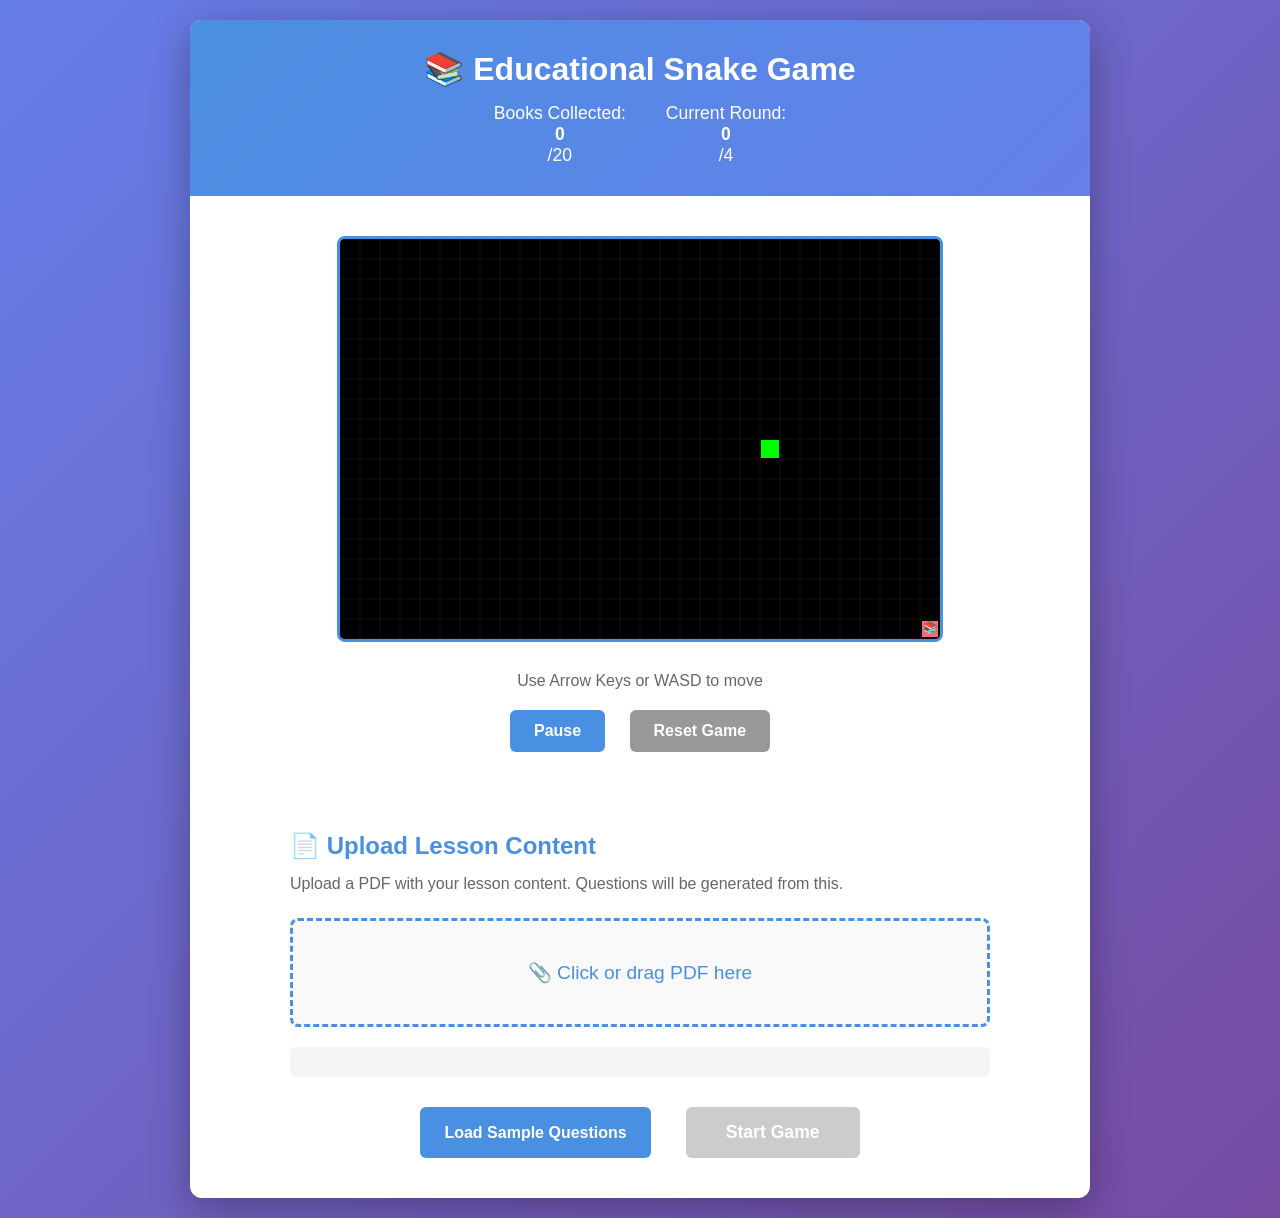
==== index.html @ f26afbbc "Add educational snake game with quiz integration" ====
<!DOCTYPE html>
<html lang="en">
<head>
    <meta charset="UTF-8">
    <meta name="viewport" content="width=device-width, initial-scale=1.0">
    <title>Educational Snake Game</title>
    <link rel="stylesheet" href="style.css">
</head>
<body>
    <div class="container">
        <header>
            <h1>📚 Educational Snake Game</h1>
            <div class="stats">
                <span>Books Collected: <strong id="bookCount">0</strong>/20</span>
                <span>Current Round: <strong id="roundCount">0</strong>/4</span>
            </div>
        </header>

        <!-- Game Screen -->
        <div id="gameScreen" class="screen active">
            <div class="canvas-container">
                <canvas id="gameCanvas" width="600" height="400"></canvas>
            </div>
            <div class="game-controls">
                <p>Use Arrow Keys or WASD to move</p>
                <button id="pauseBtn" class="btn">Pause</button>
                <button id="resetBtn" class="btn btn-secondary">Reset Game</button>
            </div>
        </div>

        <!-- Quiz Screen -->
        <div id="quizScreen" class="screen">
            <div class="quiz-container">
                <h2>📖 Lesson Question</h2>
                <p id="roundInfo">Round <span id="quizRound">1</span> of 4</p>
                <div class="quiz-content">
                    <p id="questionText"></p>
                    <div id="answersContainer" class="answers-grid"></div>
                </div>
                <button id="submitBtn" class="btn btn-large" disabled>Submit Answer</button>
                <p id="feedbackText" class="feedback"></p>
            </div>
        </div>

        <!-- Lesson Upload Screen -->
        <div id="lessonScreen" class="screen">
            <div class="lesson-container">
                <h2>📄 Upload Lesson Content</h2>
                <p>Upload a PDF with your lesson content. Questions will be generated from this.</p>
                <div class="upload-area" id="uploadArea">
                    <p>📎 Click or drag PDF here</p>
                    <input type="file" id="pdfInput" accept=".pdf" style="display: none;">
                </div>
                <p id="uploadStatus"></p>
                <div id="pdfPreview"></div>
                <div class="button-group">
                    <button id="loadSampleBtn" class="btn">Load Sample Questions</button>
                    <button id="startGameBtn" class="btn btn-large" disabled>Start Game</button>
                </div>
            </div>
        </div>

        <!-- Game Over Screen -->
        <div id="gameOverScreen" class="screen">
            <div class="game-over-container">
                <h2>🎉 Congratulations!</h2>
                <p>You've collected all 20 books and completed the lesson!</p>
                <div class="final-stats">
                    <p>Total Questions Answered: <strong id="finalQuestions">0</strong></p>
                    <p>Correct Answers: <strong id="finalCorrect">0</strong></p>
                    <p>Accuracy: <strong id="finalAccuracy">0</strong>%</p>
                </div>
                <div class="button-group">
                    <button id="playAgainBtn" class="btn btn-large">Play Again</button>
                    <button id="uploadNewBtn" class="btn btn-secondary">Upload New Lesson</button>
                </div>
            </div>
        </div>
    </div>

    <script src="pdfjs-dist/build/pdf.min.js"></script>
    <script src="game.js"></script>
</body>
</html>
---- style.css ----
:root {
    --primary-color: #4a90e2;
    --success-color: #52c41a;
    --danger-color: #f5222d;
    --warning-color: #faad14;
    --bg-light: #f5f5f5;
    --bg-dark: #1f1f1f;
    --text-dark: #262626;
    --text-light: #ffffff;
    --border-color: #d9d9d9;
}

* {
    margin: 0;
    padding: 0;
    box-sizing: border-box;
}

body {
    font-family: 'Segoe UI', Tahoma, Geneva, Verdana, sans-serif;
    background: linear-gradient(135deg, #667eea 0%, #764ba2 100%);
    min-height: 100vh;
    display: flex;
    justify-content: center;
    align-items: center;
    padding: 20px;
}

.container {
    background: var(--text-light);
    border-radius: 12px;
    box-shadow: 0 10px 40px rgba(0, 0, 0, 0.3);
    max-width: 900px;
    width: 100%;
    overflow: hidden;
}

header {
    background: linear-gradient(135deg, var(--primary-color), #667eea);
    color: var(--text-light);
    padding: 30px 20px;
    text-align: center;
}

header h1 {
    font-size: 2em;
    margin-bottom: 15px;
}

.stats {
    display: flex;
    justify-content: center;
    gap: 40px;
    font-size: 1.1em;
}

.stats span {
    display: flex;
    flex-direction: column;
    align-items: center;
}

.screen {
    display: none;
    padding: 40px 20px;
    animation: fadeIn 0.3s ease-in;
}

.screen.active {
    display: block;
}

@keyframes fadeIn {
    from {
        opacity: 0;
        transform: translateY(10px);
    }
    to {
        opacity: 1;
        transform: translateY(0);
    }
}

/* Game Screen */
.canvas-container {
    display: flex;
    justify-content: center;
    margin-bottom: 30px;
}

#gameCanvas {
    border: 3px solid var(--primary-color);
    background: #000;
    border-radius: 8px;
    display: block;
    max-width: 100%;
    height: auto;
}

.game-controls {
    text-align: center;
}

.game-controls p {
    margin-bottom: 20px;
    color: #666;
    font-weight: 500;
}

/* Quiz Screen */
.quiz-container {
    max-width: 700px;
    margin: 0 auto;
}

.quiz-container h2 {
    color: var(--primary-color);
    margin-bottom: 10px;
    font-size: 1.8em;
}

#roundInfo {
    color: #999;
    margin-bottom: 30px;
    font-size: 0.95em;
}

.quiz-content {
    background: var(--bg-light);
    padding: 25px;
    border-radius: 8px;
    margin-bottom: 25px;
}

#questionText {
    font-size: 1.2em;
    color: var(--text-dark);
    margin-bottom: 25px;
    line-height: 1.6;
}

.answers-grid {
    display: grid;
    grid-template-columns: 1fr 1fr;
    gap: 15px;
}

.answer-btn {
    padding: 15px;
    border: 2px solid var(--border-color);
    background: white;
    border-radius: 6px;
    cursor: pointer;
    font-size: 1em;
    transition: all 0.3s ease;
    text-align: left;
}

.answer-btn:hover:not(.answer-btn.disabled) {
    border-color: var(--primary-color);
    background: #f0f5ff;
}

.answer-btn.selected {
    border-color: var(--primary-color);
    background: #e6f2ff;
    font-weight: 600;
}

.answer-btn.correct {
    border-color: var(--success-color);
    background: #f6ffed;
    color: var(--success-color);
}

.answer-btn.incorrect {
    border-color: var(--danger-color);
    background: #fff1f0;
    color: var(--danger-color);
}

.answer-btn.disabled {
    opacity: 0.6;
    cursor: not-allowed;
}

.feedback {
    text-align: center;
    font-size: 1.1em;
    font-weight: 600;
    margin-top: 20px;
    padding: 15px;
    border-radius: 6px;
}

.feedback.correct {
    color: var(--success-color);
    background: #f6ffed;
}

.feedback.incorrect {
    color: var(--danger-color);
    background: #fff1f0;
}

/* Lesson Screen */
.lesson-container {
    max-width: 700px;
    margin: 0 auto;
}

.lesson-container h2 {
    color: var(--primary-color);
    margin-bottom: 15px;
}

.lesson-container > p {
    color: #666;
    margin-bottom: 25px;
}

.upload-area {
    border: 3px dashed var(--primary-color);
    border-radius: 8px;
    padding: 40px 20px;
    text-align: center;
    cursor: pointer;
    transition: all 0.3s ease;
    background: #f9f9f9;
    margin-bottom: 20px;
}

.upload-area:hover {
    background: #f0f5ff;
    border-color: #667eea;
}

.upload-area.dragover {
    background: #e6f2ff;
    border-color: #667eea;
}

.upload-area p {
    font-size: 1.2em;
    color: var(--primary-color);
    font-weight: 500;
}

#uploadStatus {
    text-align: center;
    margin: 15px 0;
    font-weight: 500;
}

#uploadStatus.success {
    color: var(--success-color);
}

#uploadStatus.error {
    color: var(--danger-color);
}

#pdfPreview {
    background: var(--bg-light);
    padding: 15px;
    border-radius: 6px;
    margin: 20px 0;
    max-height: 300px;
    overflow-y: auto;
}

/* Game Over Screen */
.game-over-container {
    text-align: center;
    max-width: 600px;
    margin: 0 auto;
}

.game-over-container h2 {
    color: var(--success-color);
    font-size: 2em;
    margin-bottom: 15px;
}

.final-stats {
    background: var(--bg-light);
    padding: 25px;
    border-radius: 8px;
    margin: 30px 0;
}

.final-stats p {
    font-size: 1.1em;
    margin: 15px 0;
    color: var(--text-dark);
}

/* Buttons */
.btn {
    background: var(--primary-color);
    color: var(--text-light);
    border: none;
    padding: 12px 24px;
    border-radius: 6px;
    font-size: 1em;
    font-weight: 600;
    cursor: pointer;
    transition: all 0.3s ease;
    margin: 0 10px;
}

.btn:hover {
    background: #3a7bc8;
    transform: translateY(-2px);
    box-shadow: 0 4px 12px rgba(74, 144, 226, 0.4);
}

.btn:active {
    transform: translateY(0);
}

.btn:disabled {
    background: #ccc;
    cursor: not-allowed;
    transform: none;
}

.btn-secondary {
    background: #999;
}

.btn-secondary:hover {
    background: #777;
}

.btn-large {
    padding: 15px 40px;
    font-size: 1.1em;
}

.button-group {
    display: flex;
    justify-content: center;
    flex-wrap: wrap;
    gap: 15px;
    margin-top: 30px;
}

/* Responsive Design */
@media (max-width: 768px) {
    header {
        padding: 20px 15px;
    }

    header h1 {
        font-size: 1.5em;
    }

    .stats {
        flex-direction: column;
        gap: 15px;
    }

    #gameCanvas {
        width: 100%;
        height: auto;
    }

    .answers-grid {
        grid-template-columns: 1fr;
    }

    .btn {
        padding: 10px 20px;
        margin: 5px;
    }
}
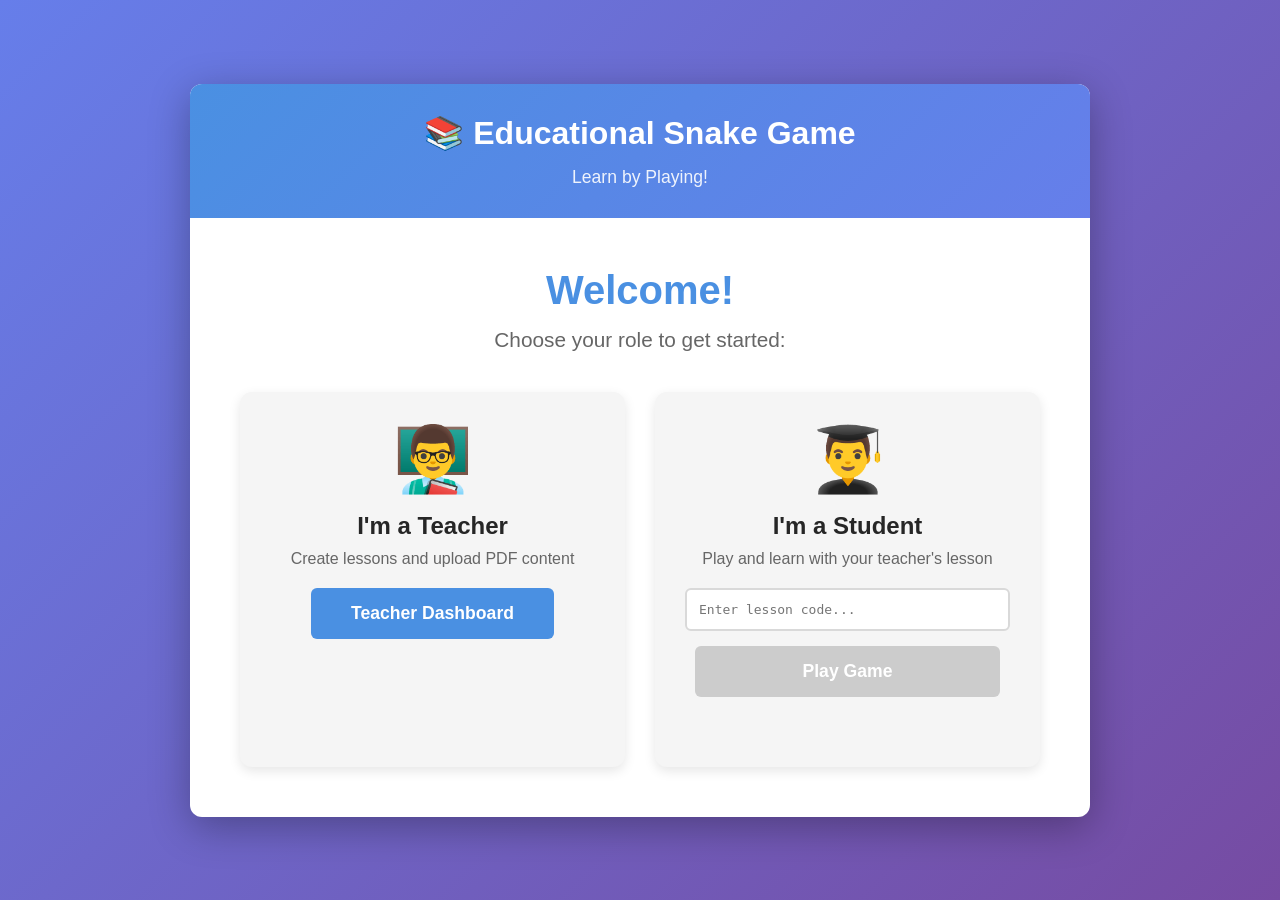
==== commit 3c7deec0: "Add teacher dashboard and restructure for separate teacher/student interfaces" ====
--- a/index.html
+++ b/index.html
@@ -3,82 +3,84 @@
 <head>
     <meta charset="UTF-8">
     <meta name="viewport" content="width=device-width, initial-scale=1.0">
-    <title>Educational Snake Game</title>
+    <title>Educational Snake Game - Welcome</title>
     <link rel="stylesheet" href="style.css">
 </head>
 <body>
     <div class="container">
         <header>
             <h1>📚 Educational Snake Game</h1>
-            <div class="stats">
-                <span>Books Collected: <strong id="bookCount">0</strong>/20</span>
-                <span>Current Round: <strong id="roundCount">0</strong>/4</span>
-            </div>
+            <p class="subtitle">Learn by Playing!</p>
         </header>
 
-        <!-- Game Screen -->
-        <div id="gameScreen" class="screen active">
-            <div class="canvas-container">
-                <canvas id="gameCanvas" width="600" height="400"></canvas>
-            </div>
-            <div class="game-controls">
-                <p>Use Arrow Keys or WASD to move</p>
-                <button id="pauseBtn" class="btn">Pause</button>
-                <button id="resetBtn" class="btn btn-secondary">Reset Game</button>
-            </div>
-        </div>
-
-        <!-- Quiz Screen -->
-        <div id="quizScreen" class="screen">
-            <div class="quiz-container">
-                <h2>📖 Lesson Question</h2>
-                <p id="roundInfo">Round <span id="quizRound">1</span> of 4</p>
-                <div class="quiz-content">
-                    <p id="questionText"></p>
-                    <div id="answersContainer" class="answers-grid"></div>
-                </div>
-                <button id="submitBtn" class="btn btn-large" disabled>Submit Answer</button>
-                <p id="feedbackText" class="feedback"></p>
-            </div>
-        </div>
-
-        <!-- Lesson Upload Screen -->
-        <div id="lessonScreen" class="screen">
-            <div class="lesson-container">
-                <h2>📄 Upload Lesson Content</h2>
-                <p>Upload a PDF with your lesson content. Questions will be generated from this.</p>
-                <div class="upload-area" id="uploadArea">
-                    <p>📎 Click or drag PDF here</p>
-                    <input type="file" id="pdfInput" accept=".pdf" style="display: none;">
-                </div>
-                <p id="uploadStatus"></p>
-                <div id="pdfPreview"></div>
-                <div class="button-group">
-                    <button id="loadSampleBtn" class="btn">Load Sample Questions</button>
-                    <button id="startGameBtn" class="btn btn-large" disabled>Start Game</button>
-                </div>
-            </div>
-        </div>
-
-        <!-- Game Over Screen -->
-        <div id="gameOverScreen" class="screen">
-            <div class="game-over-container">
-                <h2>🎉 Congratulations!</h2>
-                <p>You've collected all 20 books and completed the lesson!</p>
-                <div class="final-stats">
-                    <p>Total Questions Answered: <strong id="finalQuestions">0</strong></p>
-                    <p>Correct Answers: <strong id="finalCorrect">0</strong></p>
-                    <p>Accuracy: <strong id="finalAccuracy">0</strong>%</p>
-                </div>
-                <div class="button-group">
-                    <button id="playAgainBtn" class="btn btn-large">Play Again</button>
-                    <button id="uploadNewBtn" class="btn btn-secondary">Upload New Lesson</button>
+        <div class="welcome-screen">
+            <div class="welcome-content">
+                <h2>Welcome!</h2>
+                <p>Choose your role to get started:</p>
+                
+                <div class="role-cards">
+                    <div class="role-card teacher-card">
+                        <div class="card-icon">👨‍🏫</div>
+                        <h3>I'm a Teacher</h3>
+                        <p>Create lessons and upload PDF content</p>
+                        <a href="teacher.html" class="btn btn-large">Teacher Dashboard</a>
+                    </div>
+                    
+                    <div class="role-card student-card">
+                        <div class="card-icon">👨‍🎓</div>
+                        <h3>I'm a Student</h3>
+                        <p>Play and learn with your teacher's lesson</p>
+                        <div id="studentModeSection">
+                            <input type="text" id="lessonCodeInput" placeholder="Enter lesson code..." class="input-field">
+                            <button id="playBtn" class="btn btn-large" disabled>Play Game</button>
+                            <p id="codeError" class="error-text"></p>
+                        </div>
+                    </div>
                 </div>
             </div>
         </div>
     </div>
 
-    <script src="pdfjs-dist/build/pdf.min.js"></script>
-    <script src="game.js"></script>
+    <script src="shared.js"></script>
+    <script>
+        // Student mode - check for lesson code
+        const lessonCodeInput = document.getElementById('lessonCodeInput');
+        const playBtn = document.getElementById('playBtn');
+        const codeError = document.getElementById('codeError');
+
+        // Check if there's a lesson code in URL
+        const urlParams = new URLSearchParams(window.location.search);
+        const lessonCode = urlParams.get('lesson');
+        
+        if (lessonCode) {
+            lessonCodeInput.value = lessonCode;
+            validateAndPlay();
+        }
+
+        lessonCodeInput.addEventListener('input', () => {
+            codeError.textContent = '';
+            playBtn.disabled = !lessonCodeInput.value.trim();
+        });
+
+        playBtn.addEventListener('click', validateAndPlay);
+
+        function validateAndPlay() {
+            const code = lessonCodeInput.value.trim();
+            if (!code) return;
+
+            const lessons = LessonStorage.getAllLessons();
+            const lesson = lessons.find(l => l.code === code);
+
+            if (!lesson) {
+                codeError.textContent = '❌ Lesson code not found. Please check and try again.';
+                playBtn.disabled = true;
+                return;
+            }
+
+            // Store current lesson and redirect to game
+            LessonStorage.setCurrentLesson(code);
+            window.location.href = 'game.html';
+        }
+    </script>
 </body>
 </html>
--- a/style.css
+++ b/style.css
@@ -47,11 +47,31 @@
     margin-bottom: 15px;
 }
 
+.subtitle {
+    font-size: 1.1em;
+    opacity: 0.9;
+}
+
+.header-actions {
+    margin-top: 15px;
+}
+
+.lesson-info {
+    font-size: 0.95em;
+    opacity: 0.95;
+    margin-top: 10px;
+}
+
+.lesson-title {
+    font-weight: 600;
+}
+
 .stats {
     display: flex;
     justify-content: center;
     gap: 40px;
     font-size: 1.1em;
+    margin-top: 15px;
 }
 
 .stats span {
@@ -60,6 +80,390 @@
     align-items: center;
 }
 
+/* Welcome Screen */
+.welcome-screen {
+    padding: 50px 20px;
+}
+
+.welcome-content {
+    max-width: 800px;
+    margin: 0 auto;
+    text-align: center;
+}
+
+.welcome-content h2 {
+    font-size: 2.5em;
+    color: var(--primary-color);
+    margin-bottom: 15px;
+}
+
+.welcome-content > p {
+    font-size: 1.3em;
+    color: #666;
+    margin-bottom: 40px;
+}
+
+.role-cards {
+    display: grid;
+    grid-template-columns: 1fr 1fr;
+    gap: 30px;
+    margin-top: 30px;
+}
+
+.role-card {
+    background: var(--bg-light);
+    border-radius: 12px;
+    padding: 30px;
+    text-align: center;
+    box-shadow: 0 4px 12px rgba(0, 0, 0, 0.1);
+    transition: all 0.3s ease;
+}
+
+.role-card:hover {
+    transform: translateY(-5px);
+    box-shadow: 0 8px 20px rgba(0, 0, 0, 0.15);
+}
+
+.card-icon {
+    font-size: 4em;
+    margin-bottom: 15px;
+}
+
+.role-card h3 {
+    font-size: 1.5em;
+    color: var(--text-dark);
+    margin-bottom: 10px;
+}
+
+.role-card p {
+    color: #666;
+    margin-bottom: 20px;
+}
+
+#studentModeSection {
+    display: flex;
+    flex-direction: column;
+    gap: 15px;
+    margin-top: 20px;
+}
+
+.input-field {
+    padding: 12px;
+    border: 2px solid var(--border-color);
+    border-radius: 6px;
+    font-size: 1em;
+    font-family: monospace;
+}
+
+.input-field:focus {
+    outline: none;
+    border-color: var(--primary-color);
+}
+
+.error-text {
+    color: var(--danger-color);
+    font-size: 0.9em;
+    margin-top: 5px;
+}
+
+/* Teacher Dashboard */
+.teacher-dashboard {
+    display: grid;
+    grid-template-columns: 1fr 1fr;
+    gap: 30px;
+    padding: 30px 20px;
+    max-width: 1200px;
+    margin: 0 auto;
+}
+
+.dashboard-section {
+    background: var(--bg-light);
+    padding: 25px;
+    border-radius: 12px;
+    box-shadow: 0 2px 8px rgba(0, 0, 0, 0.1);
+}
+
+.dashboard-section h2 {
+    color: var(--primary-color);
+    margin-bottom: 20px;
+    font-size: 1.5em;
+}
+
+.form-group {
+    margin-bottom: 20px;
+}
+
+.form-group label {
+    display: block;
+    margin-bottom: 8px;
+    font-weight: 600;
+    color: var(--text-dark);
+}
+
+.form-group input[type="text"],
+.form-group textarea {
+    width: 100%;
+    padding: 10px;
+    border: 2px solid var(--border-color);
+    border-radius: 6px;
+    font-family: inherit;
+    font-size: 1em;
+}
+
+.form-group input[type="text"]:focus,
+.form-group textarea:focus {
+    outline: none;
+    border-color: var(--primary-color);
+}
+
+.form-group textarea {
+    resize: vertical;
+    min-height: 80px;
+}
+
+.upload-area {
+    border: 3px dashed var(--primary-color);
+    border-radius: 8px;
+    padding: 40px 20px;
+    text-align: center;
+    cursor: pointer;
+    transition: all 0.3s ease;
+    background: white;
+    margin: 10px 0;
+}
+
+.upload-area:hover {
+    background: #f0f5ff;
+    border-color: #667eea;
+}
+
+.upload-area.dragover {
+    background: #e6f2ff;
+    border-color: #667eea;
+}
+
+.upload-area p {
+    font-size: 1.1em;
+    color: var(--primary-color);
+    font-weight: 500;
+}
+
+#uploadStatus {
+    text-align: center;
+    margin: 10px 0;
+    font-weight: 500;
+    font-size: 0.95em;
+}
+
+#uploadStatus.success {
+    color: var(--success-color);
+}
+
+#uploadStatus.error {
+    color: var(--danger-color);
+}
+
+.pdf-preview {
+    background: white;
+    padding: 15px;
+    border-radius: 6px;
+    max-height: 200px;
+    overflow-y: auto;
+    font-size: 0.9em;
+    line-height: 1.5;
+    color: #666;
+}
+
+.pdf-preview strong {
+    display: block;
+    margin-bottom: 10px;
+    color: var(--text-dark);
+}
+
+/* Questions Container */
+.questions-container {
+    background: white;
+    border-radius: 6px;
+    padding: 15px;
+    margin-bottom: 15px;
+    max-height: 400px;
+    overflow-y: auto;
+}
+
+.question-form {
+    background: var(--bg-light);
+    padding: 15px;
+    border-radius: 6px;
+    margin-bottom: 15px;
+    border-left: 4px solid var(--primary-color);
+}
+
+.question-header {
+    display: flex;
+    justify-content: space-between;
+    align-items: center;
+    margin-bottom: 15px;
+}
+
+.question-header h4 {
+    color: var(--primary-color);
+    margin: 0;
+}
+
+.btn-small {
+    padding: 6px 12px;
+    font-size: 0.85em;
+}
+
+.btn-danger {
+    background: var(--danger-color);
+}
+
+.btn-danger:hover {
+    background: #c41d1d;
+}
+
+.question-form .form-group {
+    margin-bottom: 12px;
+}
+
+.question-form input[type="text"] {
+    padding: 8px;
+    font-size: 0.95em;
+}
+
+.answers-options {
+    background: white;
+    padding: 10px;
+    border-radius: 6px;
+}
+
+.answers-options label {
+    display: block;
+    margin-bottom: 10px;
+    font-size: 0.95em;
+}
+
+.answer-option {
+    display: grid;
+    grid-template-columns: 1fr auto auto;
+    gap: 8px;
+    align-items: center;
+    margin-bottom: 8px;
+    padding: 8px;
+    background: #fafafa;
+    border-radius: 4px;
+}
+
+.answer-option input[type="text"] {
+    padding: 6px;
+    font-size: 0.9em;
+}
+
+.answer-option input[type="radio"] {
+    cursor: pointer;
+}
+
+.answer-option span {
+    font-size: 0.85em;
+    color: #999;
+}
+
+/* Lessons List */
+.lessons-list {
+    max-height: 600px;
+    overflow-y: auto;
+}
+
+.lesson-card {
+    background: white;
+    border-radius: 8px;
+    padding: 15px;
+    margin-bottom: 15px;
+    border-left: 4px solid var(--success-color);
+    box-shadow: 0 2px 6px rgba(0, 0, 0, 0.08);
+}
+
+.lesson-card-header {
+    display: flex;
+    justify-content: space-between;
+    align-items: start;
+    margin-bottom: 10px;
+}
+
+.lesson-card h3 {
+    margin: 0;
+    color: var(--text-dark);
+    font-size: 1.1em;
+}
+
+.lesson-code {
+    background: var(--primary-color);
+    color: white;
+    padding: 4px 10px;
+    border-radius: 4px;
+    font-size: 0.75em;
+    font-weight: 600;
+    font-family: monospace;
+}
+
+.lesson-description {
+    color: #666;
+    font-size: 0.9em;
+    margin-bottom: 8px;
+}
+
+.lesson-stats {
+    color: #999;
+    font-size: 0.85em;
+    margin-bottom: 12px;
+}
+
+.lesson-actions {
+    display: flex;
+    gap: 8px;
+    margin-bottom: 10px;
+}
+
+.lesson-actions .btn {
+    flex: 1;
+    padding: 8px 12px;
+    font-size: 0.85em;
+}
+
+.share-link-preview {
+    background: #f9f9f9;
+    padding: 10px;
+    border-radius: 4px;
+    border-left: 3px solid var(--warning-color);
+    margin-top: 10px;
+}
+
+.share-link-preview small {
+    display: block;
+    color: #666;
+    margin-bottom: 5px;
+    font-size: 0.8em;
+}
+
+.share-link-preview code {
+    display: block;
+    background: white;
+    padding: 8px;
+    border-radius: 3px;
+    word-break: break-all;
+    font-size: 0.75em;
+    color: var(--primary-color);
+    font-weight: 600;
+}
+
+.no-items {
+    text-align: center;
+    color: #999;
+    padding: 20px;
+}
+
+/* Game Screen */
 .screen {
     display: none;
     padding: 40px 20px;
@@ -81,7 +485,6 @@
     }
 }
 
-/* Game Screen */
 .canvas-container {
     display: flex;
     justify-content: center;
@@ -203,70 +606,21 @@
     background: #fff1f0;
 }
 
-/* Lesson Screen */
-.lesson-container {
-    max-width: 700px;
+/* Loading Screen */
+.loading-container {
+    text-align: center;
+    max-width: 600px;
     margin: 0 auto;
 }
 
-.lesson-container h2 {
+.loading-container h2 {
     color: var(--primary-color);
     margin-bottom: 15px;
 }
 
-.lesson-container > p {
+.loading-container p {
     color: #666;
-    margin-bottom: 25px;
-}
-
-.upload-area {
-    border: 3px dashed var(--primary-color);
-    border-radius: 8px;
-    padding: 40px 20px;
-    text-align: center;
-    cursor: pointer;
-    transition: all 0.3s ease;
-    background: #f9f9f9;
-    margin-bottom: 20px;
-}
-
-.upload-area:hover {
-    background: #f0f5ff;
-    border-color: #667eea;
-}
-
-.upload-area.dragover {
-    background: #e6f2ff;
-    border-color: #667eea;
-}
-
-.upload-area p {
-    font-size: 1.2em;
-    color: var(--primary-color);
-    font-weight: 500;
-}
-
-#uploadStatus {
-    text-align: center;
-    margin: 15px 0;
-    font-weight: 500;
-}
-
-#uploadStatus.success {
-    color: var(--success-color);
-}
-
-#uploadStatus.error {
-    color: var(--danger-color);
-}
-
-#pdfPreview {
-    background: var(--bg-light);
-    padding: 15px;
-    border-radius: 6px;
-    margin: 20px 0;
-    max-height: 300px;
-    overflow-y: auto;
+    margin-bottom: 10px;
 }
 
 /* Game Over Screen */
@@ -307,6 +661,8 @@
     cursor: pointer;
     transition: all 0.3s ease;
     margin: 0 10px;
+    text-decoration: none;
+    display: inline-block;
 }
 
 .btn:hover {
@@ -346,7 +702,38 @@
     margin-top: 30px;
 }
 
+/* Notifications */
+.notification {
+    position: fixed;
+    top: 20px;
+    right: 20px;
+    background: var(--success-color);
+    color: white;
+    padding: 15px 20px;
+    border-radius: 6px;
+    box-shadow: 0 4px 12px rgba(0, 0, 0, 0.2);
+    opacity: 0;
+    transform: translateX(400px);
+    transition: all 0.3s ease;
+    z-index: 1000;
+}
+
+.notification.show {
+    opacity: 1;
+    transform: translateX(0);
+}
+
+.notification-error {
+    background: var(--danger-color);
+}
+
 /* Responsive Design */
+@media (max-width: 1024px) {
+    .teacher-dashboard {
+        grid-template-columns: 1fr;
+    }
+}
+
 @media (max-width: 768px) {
     header {
         padding: 20px 15px;
@@ -361,6 +748,15 @@
         gap: 15px;
     }
 
+    .role-cards {
+        grid-template-columns: 1fr;
+        gap: 20px;
+    }
+
+    .welcome-content h2 {
+        font-size: 1.8em;
+    }
+
     #gameCanvas {
         width: 100%;
         height: auto;
@@ -374,4 +770,12 @@
         padding: 10px 20px;
         margin: 5px;
     }
-}
+
+    .btn-large {
+        padding: 12px 30px;
+    }
+
+    .dashboard-section {
+        padding: 15px;
+    }
+}
